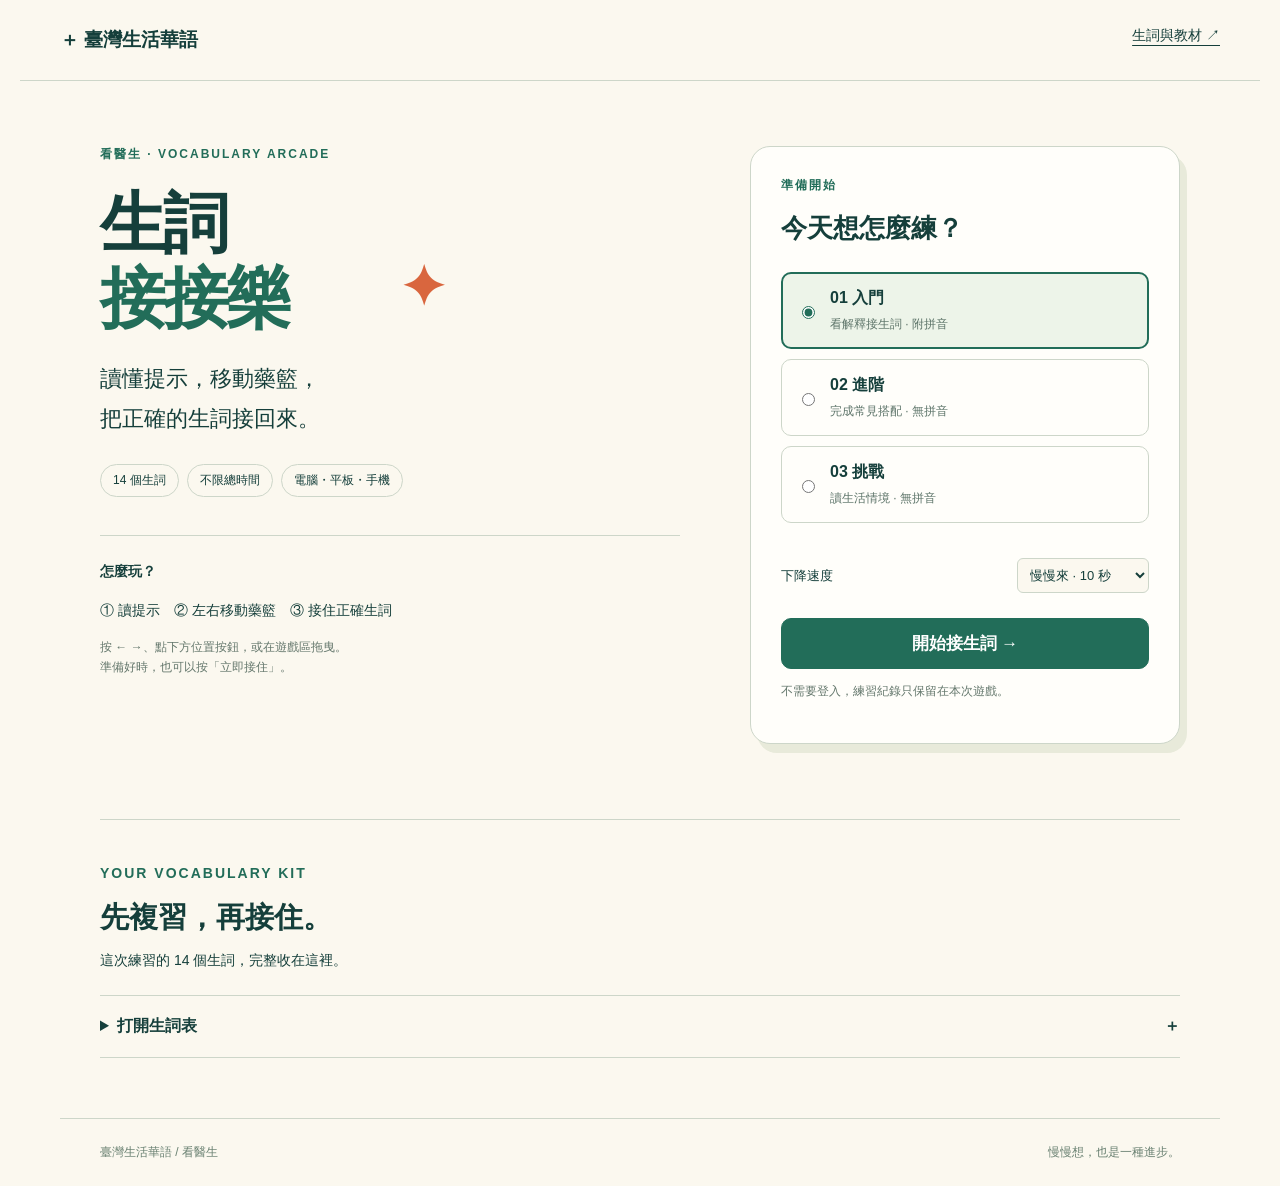
==== games/catch/index.html @ e98135f0 "Add medical vocabulary catch game with three learning modes and source materials" ====
<!doctype html>
<html lang="zh-Hant">
<head><meta charset="utf-8"><meta name="viewport" content="width=device-width,initial-scale=1"><meta name="theme-color" content="#164f4a"><title>生詞接接樂｜臺灣生活華語</title><link rel="icon" href="../../favicon.svg"><link rel="stylesheet" href="style.css"><script src="game.js" defer></script></head>
<body>
<header><a class="brand" href="../../">＋ 臺灣生活華語</a><a href="#materials">生詞與教材 ↗</a></header>
<main>
<section id="setup" class="welcome">
<div class="intro"><p class="eyebrow">看醫生 · VOCABULARY ARCADE</p><h1>生詞<span>接接樂</span><i aria-hidden="true">✦</i></h1><p class="lead">讀懂提示，移動藥籃，<br>把正確的生詞接回來。</p><div class="tags"><span>14 個生詞</span><span>不限總時間</span><span>電腦・平板・手機</span></div><div class="how"><b>怎麼玩？</b><p>① 讀提示　② 左右移動藥籃　③ 接住正確生詞</p><p class="muted">按 ← →、點下方位置按鈕，或在遊戲區拖曳。<br>準備好時，也可以按「立即接住」。</p></div></div>
<div class="setup-card"><p class="eyebrow">準備開始</p><h2>今天想怎麼練？</h2><fieldset id="modes"><legend>選擇難度</legend><label><input type="radio" name="mode" value="meaning" checked><span><b>01 入門</b><small>看解釋接生詞 · 附拼音</small></span></label><label><input type="radio" name="mode" value="phrase"><span><b>02 進階</b><small>完成常見搭配 · 無拼音</small></span></label><label><input type="radio" name="mode" value="scene"><span><b>03 挑戰</b><small>讀生活情境 · 無拼音</small></span></label></fieldset><label class="speed">下降速度 <select id="speed"><option value="10">慢慢來 · 10 秒</option><option value="7">標準 · 7 秒</option><option value="14">多想一下 · 14 秒</option></select></label><button id="start" class="primary" disabled>載入生詞中…</button><p id="load-status" class="muted" role="status">不需要登入，練習紀錄只保留在本次遊戲。</p></div>
</section>
<section id="play" hidden>
<div class="game-top"><a href="#" id="home">← 重新選擇</a><span id="mode-label"></span><button id="pause" class="small">暫停 ⏸</button></div>
<div class="stats"><span>進度 <b id="progress">1 / 14</b></span><span>答對 <b id="correct">0</b></span><span>分數 <b id="score">0</b></span></div>
<div class="prompt"><p id="prompt-kind" class="eyebrow"></p><h2 id="question"></h2><span id="retry-tag" hidden>再練習一次</span></div>
<div id="arena" aria-label="生詞掉落區，拖曳移動藥籃"><div class="lane-guide" aria-hidden="true"><span>01</span><span>02</span><span>03</span></div><div id="cards"></div><div class="catch-line" aria-hidden="true"></div><div id="basket" aria-label="藥籃在中間"><div class="basket-handle"></div><div class="basket-body">＋<small>生詞藥籃</small></div></div><div id="pause-overlay" hidden><b>休息一下</b><span>按「繼續遊戲」再出發</span></div></div>
<div class="controls" aria-label="選擇藥籃位置"><button data-lane="0">← 左邊 <kbd>1</kbd></button><button data-lane="1" aria-pressed="true">中間 <kbd>2</kbd></button><button data-lane="2">右邊 → <kbd>3</kbd></button></div><button id="catch-now" class="primary catch-button">立即接住 ↓</button>
<p class="hint">用 ← → 或 1、2、3 移動 · 空白鍵接住 · P 暫停</p>
<div id="feedback" class="feedback" hidden aria-live="polite"><p id="feedback-title" class="eyebrow"></p><h2 id="answer-word"></h2><p id="answer-meaning"></p><p id="answer-phrase"></p><button id="next" class="primary">下一題 →</button></div>
</section>
<section id="results" class="results" hidden><p class="eyebrow">練習完成 · WELL DONE</p><h1>今天又多會了一點。</h1><div id="result-score"></div><p id="result-description"></p><h2 id="review-heading"></h2><div id="review-list"></div><div class="result-actions"><button id="review" class="primary">只練錯題</button><button id="again">再玩 14 題</button><button id="choose">選擇其他難度</button></div></section>
<section id="materials" class="materials"><div><p class="eyebrow">YOUR VOCABULARY KIT</p><h2>先複習，再接住。</h2><p>這次練習的 14 個生詞，完整收在這裡。</p></div><details><summary>打開生詞表 <span>＋</span></summary><div class="table-scroll"><table><thead><tr><th>生詞</th><th>拼音</th><th>解釋</th><th>常見搭配</th></tr></thead><tbody id="vocab-table"></tbody></table></div><p class="resource-links"><a href="resources/vocabulary.csv" download>下載生詞表 CSV</a><a href="resources/vocabulary-reference.png" target="_blank" rel="noopener">原始教材圖片 ↗</a><a href="https://github.com/ij-teacher/medical-chinese-taiwan-site/tree/main/games/catch" target="_blank" rel="noopener">GitHub 程式與教材 ↗</a></p></details></section>
</main><footer><span>臺灣生活華語 / 看醫生</span><span>慢慢想，也是一種進步。</span></footer>
</body></html>
---- games/catch/style.css ----
:root{--ink:#153f3b;--green:#226d59;--paper:#fbf8ef;--mint:#e5eee5;--orange:#d9663e;--line:#cdd6c9}*{box-sizing:border-box}body{margin:0;background:var(--paper);color:var(--ink);font-family:Arial,"Microsoft JhengHei",sans-serif}button,a,input,select{touch-action:manipulation}a{color:inherit;text-underline-offset:5px}button,select{font:inherit}button{cursor:pointer;border:1px solid var(--line);background:transparent;color:var(--ink);padding:13px 20px;border-radius:10px;font-weight:700}button:hover{background:var(--mint)}button:disabled{opacity:.5;cursor:wait}button:focus-visible,a:focus-visible,summary:focus-visible{outline:3px solid var(--orange);outline-offset:4px}[hidden]{display:none!important}header{max-width:1240px;margin:auto;padding:27px 40px;display:flex;justify-content:space-between;border-bottom:1px solid var(--line);font-size:14px}.brand{font-size:19px;font-weight:700;text-decoration:none}main{max-width:1160px;margin:auto;padding:0 40px}.welcome{display:grid;grid-template-columns:1fr 430px;gap:70px;padding:65px 0 75px}.eyebrow{font-size:12px;letter-spacing:2px;font-weight:700;color:var(--green);margin:0 0 17px}h1{font-size:66px;letter-spacing:-3px;line-height:1.14;margin:23px 0}h1 span{display:block;color:var(--green)}h1 i{font-style:normal;font-size:55px;color:var(--orange);position:absolute;transform:translate(300px,-80px)}.lead{font-size:22px;line-height:1.8}.tags{display:flex;flex-wrap:wrap;gap:8px;margin:25px 0}.tags span{border:1px solid var(--line);border-radius:30px;padding:7px 12px;font-size:12px}.how{margin-top:38px;border-top:1px solid var(--line);padding-top:23px;font-size:14px;line-height:1.8}.muted{font-size:12px;color:#64776c;line-height:1.7}.setup-card{background:#fffefa;border:1px solid var(--line);border-radius:20px;padding:30px;box-shadow:7px 9px 0 #e8eada}.setup-card h2{font-size:26px;margin:15px 0 26px}fieldset{border:0;padding:0;margin:0}legend{position:absolute;width:1px;height:1px;overflow:hidden}fieldset label{display:flex;align-items:center;gap:12px;padding:15px;border:1px solid var(--line);border-radius:10px;margin-bottom:10px;cursor:pointer}fieldset label:has(input:checked){border:2px solid var(--green);background:#edf4e9;padding:14px}input{accent-color:var(--green)}fieldset b,fieldset small{display:block}fieldset small{font-size:12px;margin-top:7px;color:#5d7469}.speed{display:flex;justify-content:space-between;align-items:center;font-size:13px;margin:25px 0}select{max-width:190px;padding:8px;background:var(--paper);border:1px solid var(--line);border-radius:6px;color:var(--ink)}.primary{background:var(--green);color:white;border-color:var(--green)}.primary:hover{background:#184e40}.setup-card>.primary{width:100%;font-size:17px}#play{max-width:800px;margin:30px auto 70px;position:relative}.game-top{display:flex;align-items:center;justify-content:space-between;font-size:13px}.small{padding:9px 12px}.stats{display:flex;justify-content:space-between;margin:22px 0;background:var(--mint);padding:15px 22px;border-radius:10px;font-size:13px}.stats b{font-size:19px;margin-left:9px}.prompt{text-align:center;min-height:140px;padding:10px 15px}.prompt h2{font-size:25px;line-height:1.5;margin:0 0 12px}.prompt .eyebrow{margin-bottom:10px}#retry-tag{font-size:12px;background:#f7e1c3;padding:5px 10px;border-radius:20px}#arena{height:320px;background:#edf1e8;border:1px solid var(--line);border-radius:17px;position:relative;overflow:hidden;touch-action:none;background-image:radial-gradient(#c7d5c5 .8px,transparent .8px);background-size:19px 19px}.lane-guide{position:absolute;inset:0;display:flex;pointer-events:none}.lane-guide span{width:33.333%;border-right:1px dashed #c5d0c0;text-align:center;padding-top:12px;font-size:11px;letter-spacing:3px;color:#7c9381}.lane-guide span:last-child{border:0}.word-card{position:absolute;top:0;width:29%;margin-left:2.166%;min-height:69px;padding:12px 3px;text-align:center;background:#fffdf5;border:1px solid #c6d2bd;border-bottom:4px solid #c6d2bd;border-radius:10px;will-change:transform}.word-card b{font-size:25px;display:block}.word-card small{display:block;font:14px Arial,sans-serif;margin-top:5px;color:#657e66}.catch-line{position:absolute;left:0;right:0;bottom:81px;border-bottom:2px dashed #9cb694}#basket{position:absolute;width:28%;left:36%;bottom:14px;transition:left .13s;pointer-events:none}.basket-handle{width:52%;height:17px;border:3px solid var(--green);border-bottom:0;border-radius:18px 18px 0 0;margin:auto}.basket-body{background:var(--green);color:#fff;border-radius:4px 4px 18px 18px;padding:0 0 9px;text-align:center;font-size:26px;border-bottom:5px solid #134d3c}.basket-body small{display:block;font-size:10px;letter-spacing:3px}.controls{display:grid;grid-template-columns:repeat(3,1fr);gap:10px;margin-top:12px}.controls button[aria-pressed=true]{background:var(--mint);border-color:var(--green);box-shadow:inset 0 0 0 1px var(--green)}kbd{font-size:10px;font-weight:400;opacity:.6;margin-left:10px}.catch-button{display:block;margin:16px auto 0;min-width:210px}.hint{text-align:center;font-size:12px;color:#667c70}#pause-overlay{position:absolute;inset:0;background:#edf1e8eb;display:flex;align-items:center;justify-content:center;flex-direction:column;gap:15px}#pause-overlay b{font-size:35px}#pause-overlay span{font-size:14px}.feedback{position:fixed;z-index:10;top:50%;left:50%;transform:translate(-50%,-50%);width:min(90vw,480px);background:var(--paper);padding:35px;text-align:center;border:2px solid var(--green);border-radius:20px;box-shadow:0 0 0 100vmax #123d3670}.feedback h2{font-size:30px;margin:14px}.feedback .pinyin{display:block;font:17px Arial,sans-serif;margin-top:9px}.feedback p{line-height:1.6}.feedback button{margin-top:15px;min-width:190px}.results{padding:65px 0;max-width:800px;margin:auto}.results h1{font-size:40px;letter-spacing:-1px}#result-score{font-size:60px;font-weight:bold;color:var(--green);margin:30px 0 10px}#result-score small{font-size:18px}.result-actions{display:flex;flex-wrap:wrap;gap:10px;margin-top:30px}#review-list{display:grid;grid-template-columns:repeat(2,1fr);gap:10px}.review-word{padding:16px;border:1px solid var(--line);border-radius:10px}.review-word b{font-size:20px}.review-word span{font:14px Arial,sans-serif;margin-left:10px}.review-word p{font-size:13px;margin:9px 0 0}.materials{border-top:1px solid var(--line);padding:45px 0 60px}.materials h2{font-size:29px;margin:10px 0}.materials p{font-size:14px}.materials details{margin-top:25px;border-top:1px solid var(--line);border-bottom:1px solid var(--line)}summary{cursor:pointer;padding:20px 0;font-weight:bold}summary span{float:right}.table-scroll{overflow-x:auto}table{border-collapse:collapse;width:100%;font-size:14px;min-width:650px}th,td{text-align:left;padding:15px 10px;border-bottom:1px solid var(--line);line-height:1.6}th{background:var(--mint)}td:nth-child(2){font-family:Arial,sans-serif}.resource-links{display:flex;gap:20px;flex-wrap:wrap;padding-bottom:15px}footer{max-width:1160px;margin:auto;padding:25px 40px;display:flex;justify-content:space-between;border-top:1px solid var(--line);font-size:12px;color:#698071}@media(max-width:850px){.welcome{grid-template-columns:1fr 360px;gap:30px}h1{font-size:52px}h1 i{transform:translate(230px,-65px)}main{padding:0 24px}.setup-card{padding:24px}}@media(max-width:650px){header{padding:20px}.brand{font-size:16px}header>a:last-child{font-size:12px}main{padding:0 18px}.welcome{display:block;padding-top:32px}.intro{padding:0 7px}h1{font-size:54px}h1 span{display:inline}h1 i{display:none}.lead{font-size:19px}.how{margin-top:24px;margin-bottom:30px}.setup-card{padding:25px}.tags{margin:18px 0}#arena{height:290px}.prompt h2{font-size:21px}.prompt{min-height:140px}.word-card b{font-size:22px}.word-card small{font-size:12px}.stats{padding:13px}.stats b{font-size:17px;margin-left:5px}kbd{display:none}.controls button{padding:12px 4px}.hint{font-size:10px}.results h1{font-size:31px}#review-list{grid-template-columns:1fr}footer{padding:22px 18px;font-size:10px}.game-top{font-size:12px}}
@media(prefers-reduced-motion:reduce){#basket{transition:none}}
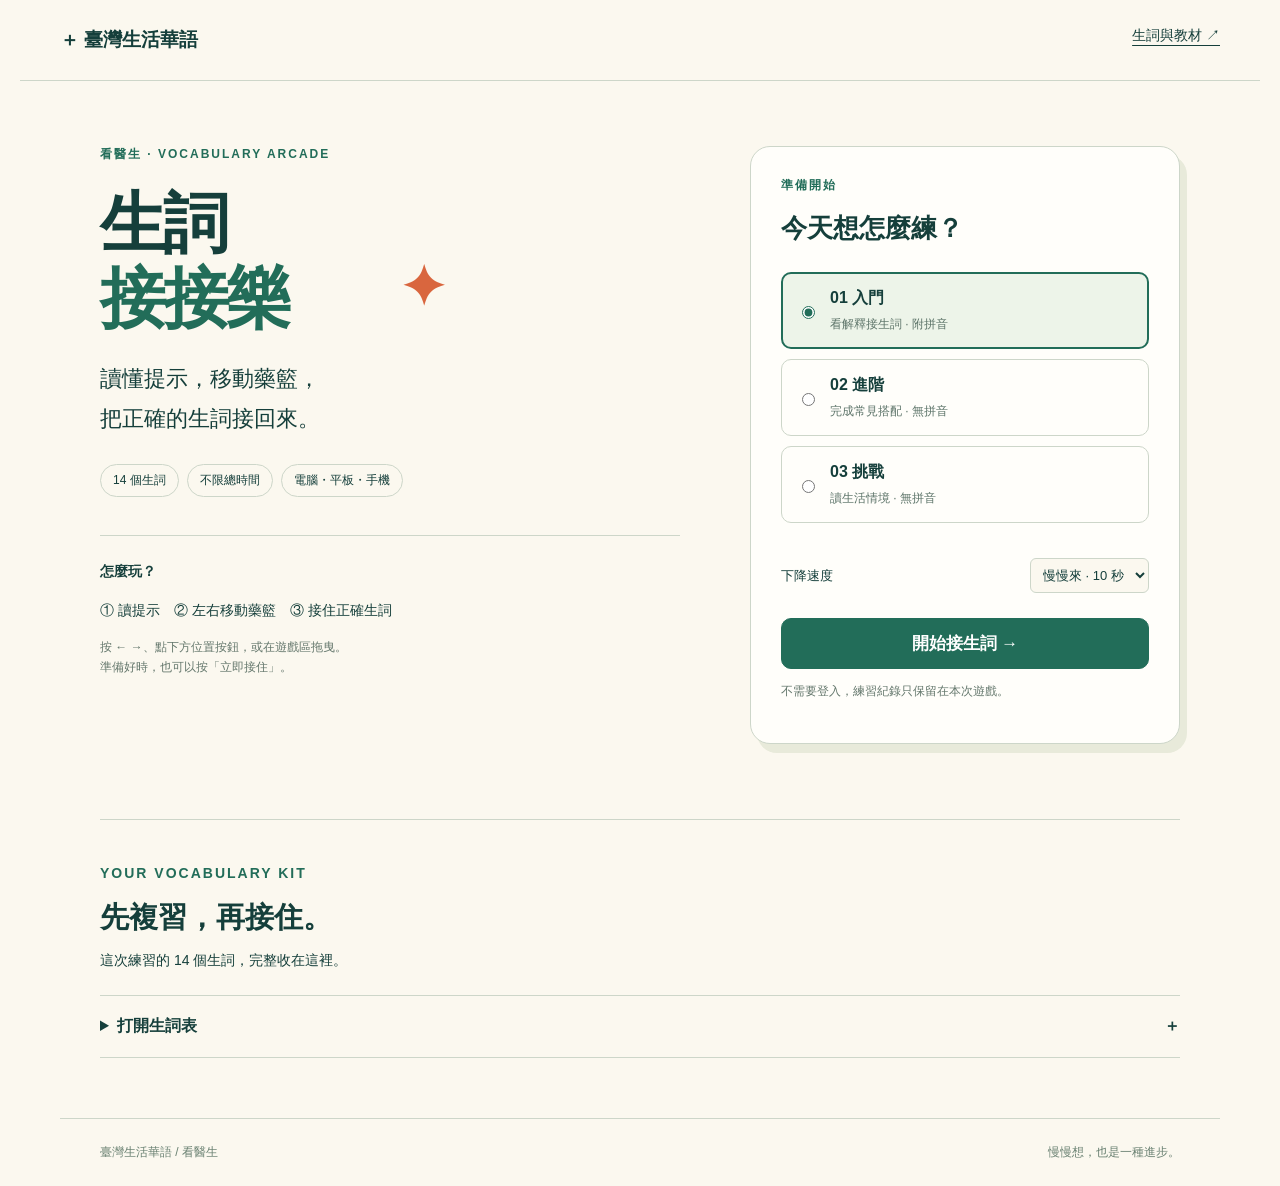
==== commit 97749eb4: "Set catch game speed options to six and ten seconds" ====
--- a/games/catch/index.html
+++ b/games/catch/index.html
@@ -6,7 +6,7 @@
 <main>
 <section id="setup" class="welcome">
 <div class="intro"><p class="eyebrow">看醫生 · VOCABULARY ARCADE</p><h1>生詞<span>接接樂</span><i aria-hidden="true">✦</i></h1><p class="lead">讀懂提示，移動藥籃，<br>把正確的生詞接回來。</p><div class="tags"><span>14 個生詞</span><span>不限總時間</span><span>電腦・平板・手機</span></div><div class="how"><b>怎麼玩？</b><p>① 讀提示　② 左右移動藥籃　③ 接住正確生詞</p><p class="muted">按 ← →、點下方位置按鈕，或在遊戲區拖曳。<br>準備好時，也可以按「立即接住」。</p></div></div>
-<div class="setup-card"><p class="eyebrow">準備開始</p><h2>今天想怎麼練？</h2><fieldset id="modes"><legend>選擇難度</legend><label><input type="radio" name="mode" value="meaning" checked><span><b>01 入門</b><small>看解釋接生詞 · 附拼音</small></span></label><label><input type="radio" name="mode" value="phrase"><span><b>02 進階</b><small>完成常見搭配 · 無拼音</small></span></label><label><input type="radio" name="mode" value="scene"><span><b>03 挑戰</b><small>讀生活情境 · 無拼音</small></span></label></fieldset><label class="speed">下降速度 <select id="speed"><option value="10">慢慢來 · 10 秒</option><option value="7">標準 · 7 秒</option><option value="14">多想一下 · 14 秒</option></select></label><button id="start" class="primary" disabled>載入生詞中…</button><p id="load-status" class="muted" role="status">不需要登入，練習紀錄只保留在本次遊戲。</p></div>
+<div class="setup-card"><p class="eyebrow">準備開始</p><h2>今天想怎麼練？</h2><fieldset id="modes"><legend>選擇難度</legend><label><input type="radio" name="mode" value="meaning" checked><span><b>01 入門</b><small>看解釋接生詞 · 附拼音</small></span></label><label><input type="radio" name="mode" value="phrase"><span><b>02 進階</b><small>完成常見搭配 · 無拼音</small></span></label><label><input type="radio" name="mode" value="scene"><span><b>03 挑戰</b><small>讀生活情境 · 無拼音</small></span></label></fieldset><label class="speed">下降速度 <select id="speed"><option value="10">慢慢來 · 10 秒</option><option value="6">標準 · 6 秒</option></select></label><button id="start" class="primary" disabled>載入生詞中…</button><p id="load-status" class="muted" role="status">不需要登入，練習紀錄只保留在本次遊戲。</p></div>
 </section>
 <section id="play" hidden>
 <div class="game-top"><a href="#" id="home">← 重新選擇</a><span id="mode-label"></span><button id="pause" class="small">暫停 ⏸</button></div>
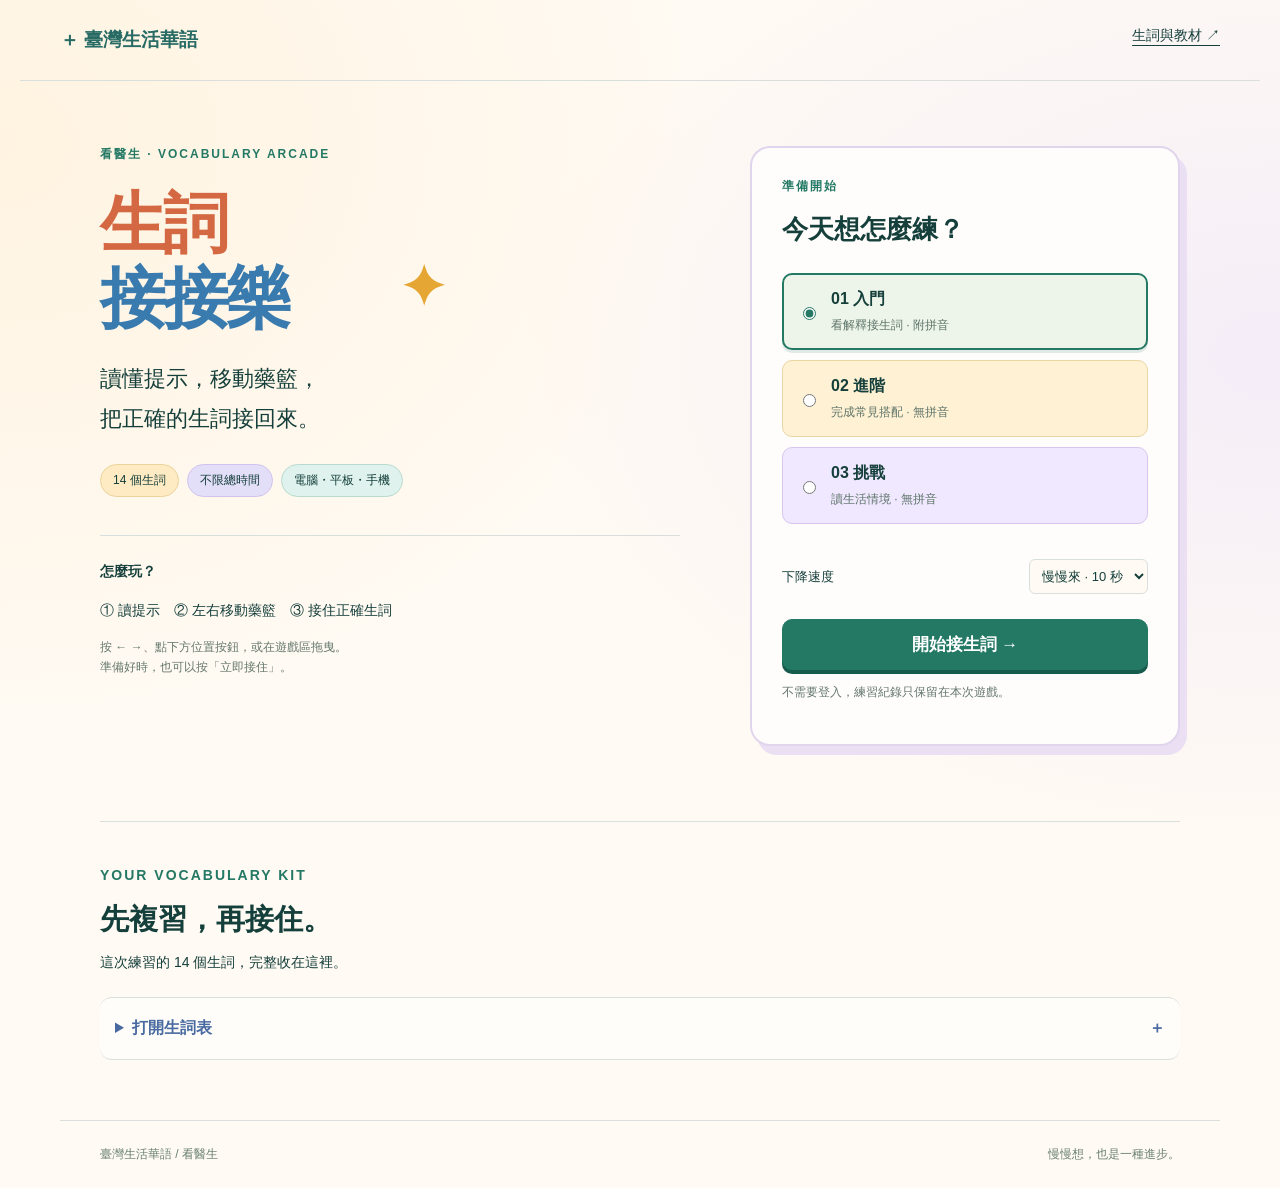
==== commit bfc79a0e: "Add playful pastel cards and cheerful basket to vocabulary game" ====
--- a/games/catch/index.html
+++ b/games/catch/index.html
@@ -1,6 +1,6 @@
 <!doctype html>
 <html lang="zh-Hant">
-<head><meta charset="utf-8"><meta name="viewport" content="width=device-width,initial-scale=1"><meta name="theme-color" content="#164f4a"><title>生詞接接樂｜臺灣生活華語</title><link rel="icon" href="../../favicon.svg"><link rel="stylesheet" href="style.css"><script src="game.js" defer></script></head>
+<head><meta charset="utf-8"><meta name="viewport" content="width=device-width,initial-scale=1"><meta name="theme-color" content="#164f4a"><title>生詞接接樂｜臺灣生活華語</title><link rel="icon" href="../../favicon.svg"><link rel="stylesheet" href="style.css?v=2"><script src="game.js?v=2" defer></script></head>
 <body>
 <header><a class="brand" href="../../">＋ 臺灣生活華語</a><a href="#materials">生詞與教材 ↗</a></header>
 <main>
--- a/games/catch/style.css
+++ b/games/catch/style.css
@@ -1,3 +1,24 @@
 
 :root{--ink:#153f3b;--green:#226d59;--paper:#fbf8ef;--mint:#e5eee5;--orange:#d9663e;--line:#cdd6c9}*{box-sizing:border-box}body{margin:0;background:var(--paper);color:var(--ink);font-family:Arial,"Microsoft JhengHei",sans-serif}button,a,input,select{touch-action:manipulation}a{color:inherit;text-underline-offset:5px}button,select{font:inherit}button{cursor:pointer;border:1px solid var(--line);background:transparent;color:var(--ink);padding:13px 20px;border-radius:10px;font-weight:700}button:hover{background:var(--mint)}button:disabled{opacity:.5;cursor:wait}button:focus-visible,a:focus-visible,summary:focus-visible{outline:3px solid var(--orange);outline-offset:4px}[hidden]{display:none!important}header{max-width:1240px;margin:auto;padding:27px 40px;display:flex;justify-content:space-between;border-bottom:1px solid var(--line);font-size:14px}.brand{font-size:19px;font-weight:700;text-decoration:none}main{max-width:1160px;margin:auto;padding:0 40px}.welcome{display:grid;grid-template-columns:1fr 430px;gap:70px;padding:65px 0 75px}.eyebrow{font-size:12px;letter-spacing:2px;font-weight:700;color:var(--green);margin:0 0 17px}h1{font-size:66px;letter-spacing:-3px;line-height:1.14;margin:23px 0}h1 span{display:block;color:var(--green)}h1 i{font-style:normal;font-size:55px;color:var(--orange);position:absolute;transform:translate(300px,-80px)}.lead{font-size:22px;line-height:1.8}.tags{display:flex;flex-wrap:wrap;gap:8px;margin:25px 0}.tags span{border:1px solid var(--line);border-radius:30px;padding:7px 12px;font-size:12px}.how{margin-top:38px;border-top:1px solid var(--line);padding-top:23px;font-size:14px;line-height:1.8}.muted{font-size:12px;color:#64776c;line-height:1.7}.setup-card{background:#fffefa;border:1px solid var(--line);border-radius:20px;padding:30px;box-shadow:7px 9px 0 #e8eada}.setup-card h2{font-size:26px;margin:15px 0 26px}fieldset{border:0;padding:0;margin:0}legend{position:absolute;width:1px;height:1px;overflow:hidden}fieldset label{display:flex;align-items:center;gap:12px;padding:15px;border:1px solid var(--line);border-radius:10px;margin-bottom:10px;cursor:pointer}fieldset label:has(input:checked){border:2px solid var(--green);background:#edf4e9;padding:14px}input{accent-color:var(--green)}fieldset b,fieldset small{display:block}fieldset small{font-size:12px;margin-top:7px;color:#5d7469}.speed{display:flex;justify-content:space-between;align-items:center;font-size:13px;margin:25px 0}select{max-width:190px;padding:8px;background:var(--paper);border:1px solid var(--line);border-radius:6px;color:var(--ink)}.primary{background:var(--green);color:white;border-color:var(--green)}.primary:hover{background:#184e40}.setup-card>.primary{width:100%;font-size:17px}#play{max-width:800px;margin:30px auto 70px;position:relative}.game-top{display:flex;align-items:center;justify-content:space-between;font-size:13px}.small{padding:9px 12px}.stats{display:flex;justify-content:space-between;margin:22px 0;background:var(--mint);padding:15px 22px;border-radius:10px;font-size:13px}.stats b{font-size:19px;margin-left:9px}.prompt{text-align:center;min-height:140px;padding:10px 15px}.prompt h2{font-size:25px;line-height:1.5;margin:0 0 12px}.prompt .eyebrow{margin-bottom:10px}#retry-tag{font-size:12px;background:#f7e1c3;padding:5px 10px;border-radius:20px}#arena{height:320px;background:#edf1e8;border:1px solid var(--line);border-radius:17px;position:relative;overflow:hidden;touch-action:none;background-image:radial-gradient(#c7d5c5 .8px,transparent .8px);background-size:19px 19px}.lane-guide{position:absolute;inset:0;display:flex;pointer-events:none}.lane-guide span{width:33.333%;border-right:1px dashed #c5d0c0;text-align:center;padding-top:12px;font-size:11px;letter-spacing:3px;color:#7c9381}.lane-guide span:last-child{border:0}.word-card{position:absolute;top:0;width:29%;margin-left:2.166%;min-height:69px;padding:12px 3px;text-align:center;background:#fffdf5;border:1px solid #c6d2bd;border-bottom:4px solid #c6d2bd;border-radius:10px;will-change:transform}.word-card b{font-size:25px;display:block}.word-card small{display:block;font:14px Arial,sans-serif;margin-top:5px;color:#657e66}.catch-line{position:absolute;left:0;right:0;bottom:81px;border-bottom:2px dashed #9cb694}#basket{position:absolute;width:28%;left:36%;bottom:14px;transition:left .13s;pointer-events:none}.basket-handle{width:52%;height:17px;border:3px solid var(--green);border-bottom:0;border-radius:18px 18px 0 0;margin:auto}.basket-body{background:var(--green);color:#fff;border-radius:4px 4px 18px 18px;padding:0 0 9px;text-align:center;font-size:26px;border-bottom:5px solid #134d3c}.basket-body small{display:block;font-size:10px;letter-spacing:3px}.controls{display:grid;grid-template-columns:repeat(3,1fr);gap:10px;margin-top:12px}.controls button[aria-pressed=true]{background:var(--mint);border-color:var(--green);box-shadow:inset 0 0 0 1px var(--green)}kbd{font-size:10px;font-weight:400;opacity:.6;margin-left:10px}.catch-button{display:block;margin:16px auto 0;min-width:210px}.hint{text-align:center;font-size:12px;color:#667c70}#pause-overlay{position:absolute;inset:0;background:#edf1e8eb;display:flex;align-items:center;justify-content:center;flex-direction:column;gap:15px}#pause-overlay b{font-size:35px}#pause-overlay span{font-size:14px}.feedback{position:fixed;z-index:10;top:50%;left:50%;transform:translate(-50%,-50%);width:min(90vw,480px);background:var(--paper);padding:35px;text-align:center;border:2px solid var(--green);border-radius:20px;box-shadow:0 0 0 100vmax #123d3670}.feedback h2{font-size:30px;margin:14px}.feedback .pinyin{display:block;font:17px Arial,sans-serif;margin-top:9px}.feedback p{line-height:1.6}.feedback button{margin-top:15px;min-width:190px}.results{padding:65px 0;max-width:800px;margin:auto}.results h1{font-size:40px;letter-spacing:-1px}#result-score{font-size:60px;font-weight:bold;color:var(--green);margin:30px 0 10px}#result-score small{font-size:18px}.result-actions{display:flex;flex-wrap:wrap;gap:10px;margin-top:30px}#review-list{display:grid;grid-template-columns:repeat(2,1fr);gap:10px}.review-word{padding:16px;border:1px solid var(--line);border-radius:10px}.review-word b{font-size:20px}.review-word span{font:14px Arial,sans-serif;margin-left:10px}.review-word p{font-size:13px;margin:9px 0 0}.materials{border-top:1px solid var(--line);padding:45px 0 60px}.materials h2{font-size:29px;margin:10px 0}.materials p{font-size:14px}.materials details{margin-top:25px;border-top:1px solid var(--line);border-bottom:1px solid var(--line)}summary{cursor:pointer;padding:20px 0;font-weight:bold}summary span{float:right}.table-scroll{overflow-x:auto}table{border-collapse:collapse;width:100%;font-size:14px;min-width:650px}th,td{text-align:left;padding:15px 10px;border-bottom:1px solid var(--line);line-height:1.6}th{background:var(--mint)}td:nth-child(2){font-family:Arial,sans-serif}.resource-links{display:flex;gap:20px;flex-wrap:wrap;padding-bottom:15px}footer{max-width:1160px;margin:auto;padding:25px 40px;display:flex;justify-content:space-between;border-top:1px solid var(--line);font-size:12px;color:#698071}@media(max-width:850px){.welcome{grid-template-columns:1fr 360px;gap:30px}h1{font-size:52px}h1 i{transform:translate(230px,-65px)}main{padding:0 24px}.setup-card{padding:24px}}@media(max-width:650px){header{padding:20px}.brand{font-size:16px}header>a:last-child{font-size:12px}main{padding:0 18px}.welcome{display:block;padding-top:32px}.intro{padding:0 7px}h1{font-size:54px}h1 span{display:inline}h1 i{display:none}.lead{font-size:19px}.how{margin-top:24px;margin-bottom:30px}.setup-card{padding:25px}.tags{margin:18px 0}#arena{height:290px}.prompt h2{font-size:21px}.prompt{min-height:140px}.word-card b{font-size:22px}.word-card small{font-size:12px}.stats{padding:13px}.stats b{font-size:17px;margin-left:5px}kbd{display:none}.controls button{padding:12px 4px}.hint{font-size:10px}.results h1{font-size:31px}#review-list{grid-template-columns:1fr}footer{padding:22px 18px;font-size:10px}.game-top{font-size:12px}}
 @media(prefers-reduced-motion:reduce){#basket{transition:none}}
+
+/* A cheerful classroom palette, with dark text on every pastel surface. */
+:root{--paper:#fffaf3;--mint:#e0f4eb;--line:#d9dfdc;--green:#247965;--orange:#e67b50}
+body{background:radial-gradient(ellipse at 0 12%,#ffedce80,transparent 40%),radial-gradient(ellipse at 100% 30%,#e7ddff70,transparent 42%),var(--paper)}
+.brand{color:#286b65}.intro h1{color:#d36842}.intro h1 span{color:#397bae}.intro h1 i{color:#e6a633}
+.tags span:nth-child(1){background:#ffebc3;border-color:#ebd39c}.tags span:nth-child(2){background:#e4dff9;border-color:#d0c3ee}.tags span:nth-child(3){background:#dff2ed;border-color:#b9dace}
+.setup-card{border:2px solid #e1d5ed;box-shadow:7px 9px 0 #eadff3;background:#fffdfb}
+fieldset label:nth-of-type(1){background:#eaf7ed;border-color:#bfdecd}fieldset label:nth-of-type(2){background:#fff1d4;border-color:#ead5a4}fieldset label:nth-of-type(3){background:#f0e8ff;border-color:#d8c6ef}fieldset label:has(input:checked){border-color:#247965;box-shadow:0 3px 0 #24796525}
+.primary{box-shadow:0 4px 0 #165b4c;transition:transform .15s,box-shadow .15s}.primary:active{transform:translateY(3px);box-shadow:0 1px 0 #165b4c}
+.stats{background:#fffdf9;border:1px solid #e6ded2;gap:8px;padding:10px}.stats>span{flex:1;border-radius:8px;padding:10px;text-align:center}.stats>span:nth-child(1){background:#e7f0ff;color:#244f7b}.stats>span:nth-child(2){background:#e3f4e5;color:#235d3b}.stats>span:nth-child(3){background:#fff0c9;color:#775019}
+.prompt{position:relative}.prompt .eyebrow{color:#866093}
+#arena{background-color:#f1f8fc;border:2px solid #bcd9dd;background-image:radial-gradient(#b6d5dd 1px,transparent 1px);border-radius:22px;box-shadow:0 5px 0 #dce8ec}
+.lane-guide span:nth-child(1){background:linear-gradient(#fff0cb65,transparent)}.lane-guide span:nth-child(2){background:linear-gradient(#e8ddff75,transparent)}.lane-guide span:nth-child(3){background:linear-gradient(#d7f1e775,transparent)}
+.word-card{box-shadow:0 5px 8px #345b4910;border-radius:14px}.word-card:nth-child(1){background:#fff0bf;border-color:#e0bd63;color:#684911}.word-card:nth-child(2){background:#eadeff;border-color:#bfa0e3;color:#58397a}.word-card:nth-child(3){background:#d5f2ed;border-color:#82bfaf;color:#205a4a}.word-card small{color:inherit}
+.basket-handle{border-color:#da8246}.basket-body{background:repeating-linear-gradient(90deg,#f2b46a 0,#f2b46a 14px,#edaa5f 14px,#edaa5f 17px);border:2px solid #c87c3c;border-bottom:5px solid #b96f35;color:#563817;position:relative}.basket-body small{letter-spacing:2px;font-weight:bold}.basket-body:before,.basket-body:after{content:'';position:absolute;width:5px;height:5px;top:21px;border-radius:50%;background:#563817}.basket-body:before{left:32%}.basket-body:after{right:32%}
+.controls button:nth-child(1){background:#fff1cf;border-color:#e1c47b;color:#684911}.controls button:nth-child(2){background:#eee4ff;border-color:#cbb4e7;color:#58397a}.controls button:nth-child(3){background:#dcf5ec;border-color:#abd5c6;color:#205a4a}.controls button[aria-pressed=true]{box-shadow:inset 0 0 0 2px currentColor,0 3px 0 #143e4325}
+.feedback{border-color:#c8b0e6;background:#fffdf7;overflow:hidden}.feedback:before{content:'✦  ·  ★  ·  ✦';display:block;color:#db9b25;font-size:25px;letter-spacing:12px;margin:0 0 15px}.feedback[data-correct=true]:before{animation:celebrate .6s ease-out}.feedback[data-correct=false]:before{content:'再試一次，你可以的';font-size:15px;letter-spacing:2px;color:#866093}.feedback h2{color:#286b65}
+.results>h1{color:#4977a0}.review-word:nth-child(3n+1){background:#fff0ce}.review-word:nth-child(3n+2){background:#eee5fb}.review-word:nth-child(3n){background:#dff3eb}.materials summary{color:#496aa0}.materials details{background:#ffffff70;padding:0 15px;border-radius:12px}
+@keyframes celebrate{0%{transform:scale(.5) rotate(-8deg);opacity:0}65%{transform:scale(1.2) rotate(5deg)}100%{transform:scale(1) rotate(0);opacity:1}}
+@media(max-width:650px){.stats{padding:7px;gap:5px}.stats>span{padding:9px 3px;font-size:12px}.stats b{margin-left:3px}}
+@media(prefers-reduced-motion:reduce){.primary{transition:none}.feedback[data-correct=true]:before{animation:none}}
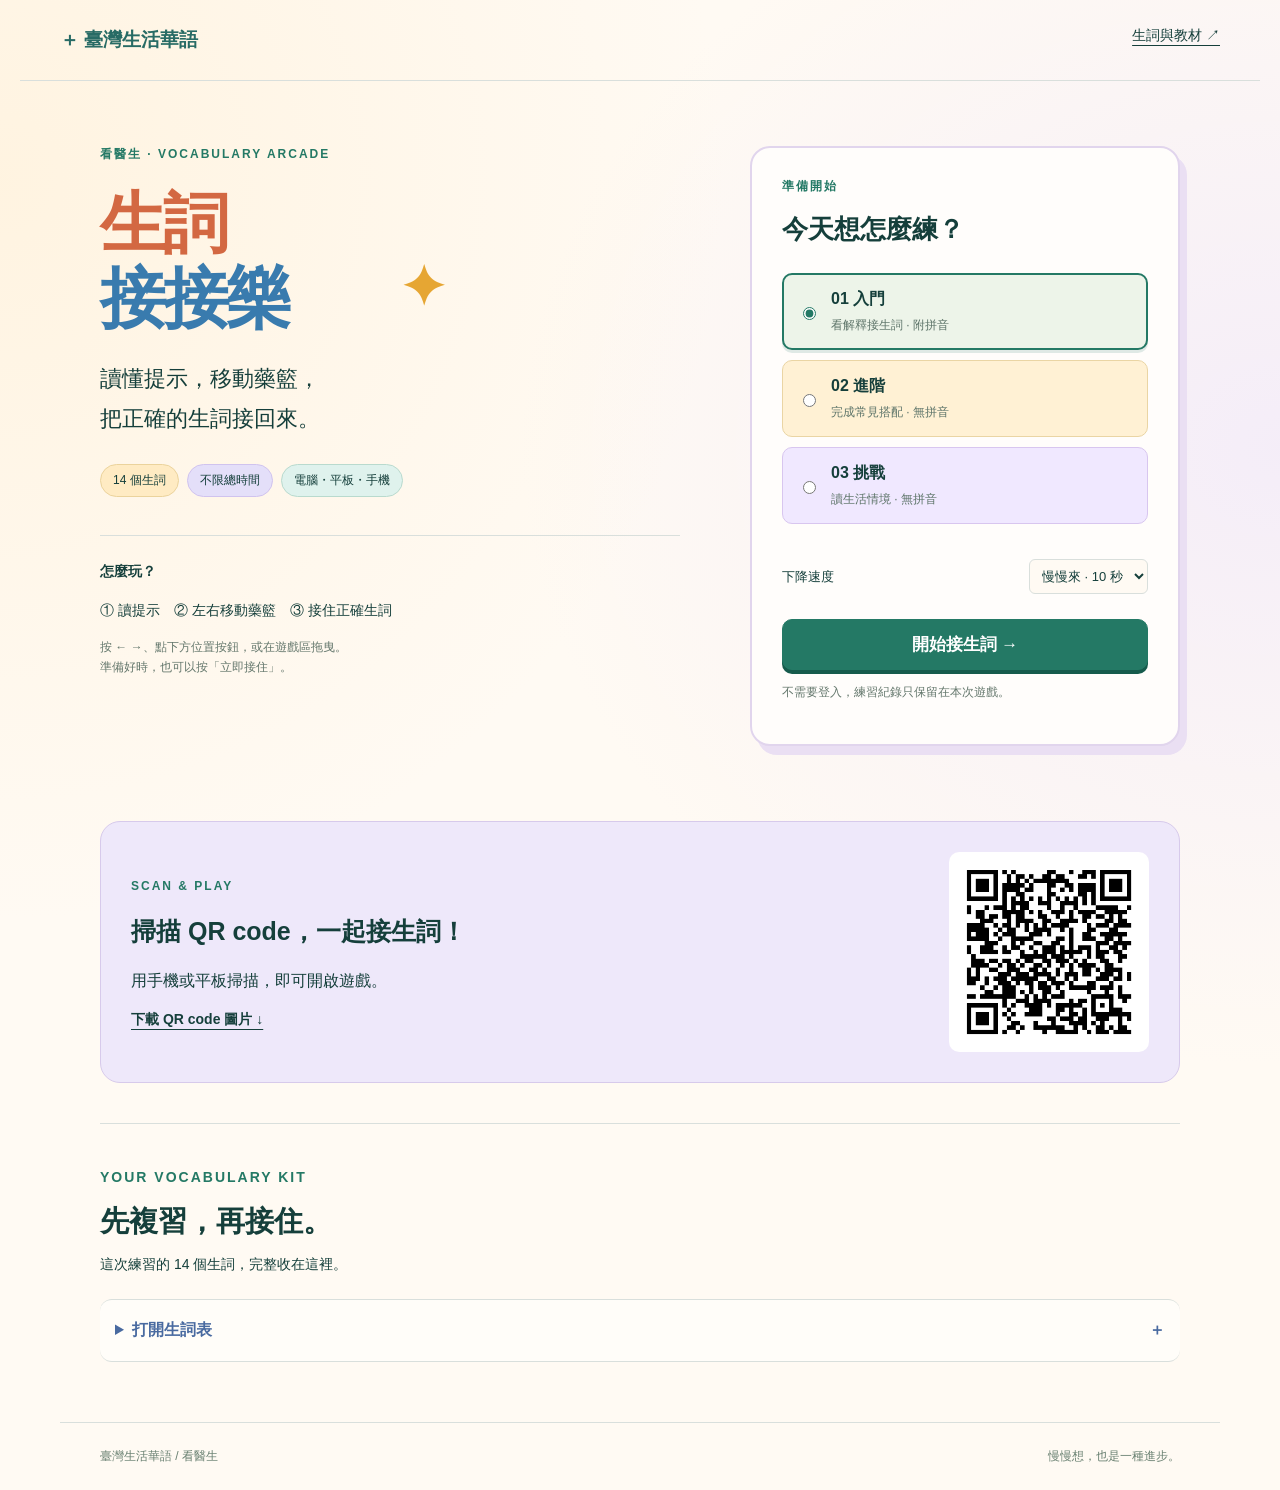
==== commit 3b187cc2: "Display game QR code and download link on homepage" ====
--- a/games/catch/index.html
+++ b/games/catch/index.html
@@ -1,6 +1,6 @@
 <!doctype html>
 <html lang="zh-Hant">
-<head><meta charset="utf-8"><meta name="viewport" content="width=device-width,initial-scale=1"><meta name="theme-color" content="#164f4a"><title>生詞接接樂｜臺灣生活華語</title><link rel="icon" href="../../favicon.svg"><link rel="stylesheet" href="style.css?v=2"><script src="game.js?v=2" defer></script></head>
+<head><meta charset="utf-8"><meta name="viewport" content="width=device-width,initial-scale=1"><meta name="theme-color" content="#164f4a"><title>生詞接接樂｜臺灣生活華語</title><link rel="icon" href="../../favicon.svg"><link rel="stylesheet" href="style.css?v=3"><script src="game.js?v=2" defer></script></head>
 <body>
 <header><a class="brand" href="../../">＋ 臺灣生活華語</a><a href="#materials">生詞與教材 ↗</a></header>
 <main>
@@ -18,6 +18,6 @@
 <div id="feedback" class="feedback" hidden aria-live="polite"><p id="feedback-title" class="eyebrow"></p><h2 id="answer-word"></h2><p id="answer-meaning"></p><p id="answer-phrase"></p><button id="next" class="primary">下一題 →</button></div>
 </section>
 <section id="results" class="results" hidden><p class="eyebrow">練習完成 · WELL DONE</p><h1>今天又多會了一點。</h1><div id="result-score"></div><p id="result-description"></p><h2 id="review-heading"></h2><div id="review-list"></div><div class="result-actions"><button id="review" class="primary">只練錯題</button><button id="again">再玩 14 題</button><button id="choose">選擇其他難度</button></div></section>
-<section id="materials" class="materials"><div><p class="eyebrow">YOUR VOCABULARY KIT</p><h2>先複習，再接住。</h2><p>這次練習的 14 個生詞，完整收在這裡。</p></div><details><summary>打開生詞表 <span>＋</span></summary><div class="table-scroll"><table><thead><tr><th>生詞</th><th>拼音</th><th>解釋</th><th>常見搭配</th></tr></thead><tbody id="vocab-table"></tbody></table></div><p class="resource-links"><a href="resources/vocabulary.csv" download>下載生詞表 CSV</a><a href="resources/vocabulary-reference.png" target="_blank" rel="noopener">原始教材圖片 ↗</a><a href="https://github.com/ij-teacher/medical-chinese-taiwan-site/tree/main/games/catch" target="_blank" rel="noopener">GitHub 程式與教材 ↗</a></p></details></section>
+<section class="game-qr" aria-labelledby="qr-title"><div><p class="eyebrow">SCAN &amp; PLAY</p><h2 id="qr-title">掃描 QR code，一起接生詞！</h2><p>用手機或平板掃描，即可開啟遊戲。</p><a href="resources/game-qr.png" download="生詞接接樂-QR.png">下載 QR code 圖片 ↓</a></div><img src="resources/game-qr.png" width="200" height="200" alt="掃描開啟生詞接接樂遊戲"></section><section id="materials" class="materials"><div><p class="eyebrow">YOUR VOCABULARY KIT</p><h2>先複習，再接住。</h2><p>這次練習的 14 個生詞，完整收在這裡。</p></div><details><summary>打開生詞表 <span>＋</span></summary><div class="table-scroll"><table><thead><tr><th>生詞</th><th>拼音</th><th>解釋</th><th>常見搭配</th></tr></thead><tbody id="vocab-table"></tbody></table></div><p class="resource-links"><a href="resources/vocabulary.csv" download>下載生詞表 CSV</a><a href="resources/vocabulary-reference.png" target="_blank" rel="noopener">原始教材圖片 ↗</a><a href="https://github.com/ij-teacher/medical-chinese-taiwan-site/tree/main/games/catch" target="_blank" rel="noopener">GitHub 程式與教材 ↗</a></p></details></section>
 </main><footer><span>臺灣生活華語 / 看醫生</span><span>慢慢想，也是一種進步。</span></footer>
 </body></html>
--- a/games/catch/style.css
+++ b/games/catch/style.css
@@ -22,3 +22,5 @@
 @keyframes celebrate{0%{transform:scale(.5) rotate(-8deg);opacity:0}65%{transform:scale(1.2) rotate(5deg)}100%{transform:scale(1) rotate(0);opacity:1}}
 @media(max-width:650px){.stats{padding:7px;gap:5px}.stats>span{padding:9px 3px;font-size:12px}.stats b{margin-left:3px}}
 @media(prefers-reduced-motion:reduce){.primary{transition:none}.feedback[data-correct=true]:before{animation:none}}
+
+.game-qr{display:flex;align-items:center;justify-content:space-between;gap:25px;background:#eee8fa;border:1px solid #d7caeb;border-radius:20px;padding:30px;margin:0 0 40px}.game-qr h2{font-size:25px;line-height:1.5;margin:0 0 12px}.game-qr p{line-height:1.7}.game-qr img{width:200px;height:200px;max-width:100%;border-radius:10px;flex-shrink:0}.game-qr a{font-weight:bold;font-size:14px}@media(max-width:650px){.game-qr{flex-direction:column;text-align:center;padding:25px 18px}.game-qr h2{font-size:22px}}
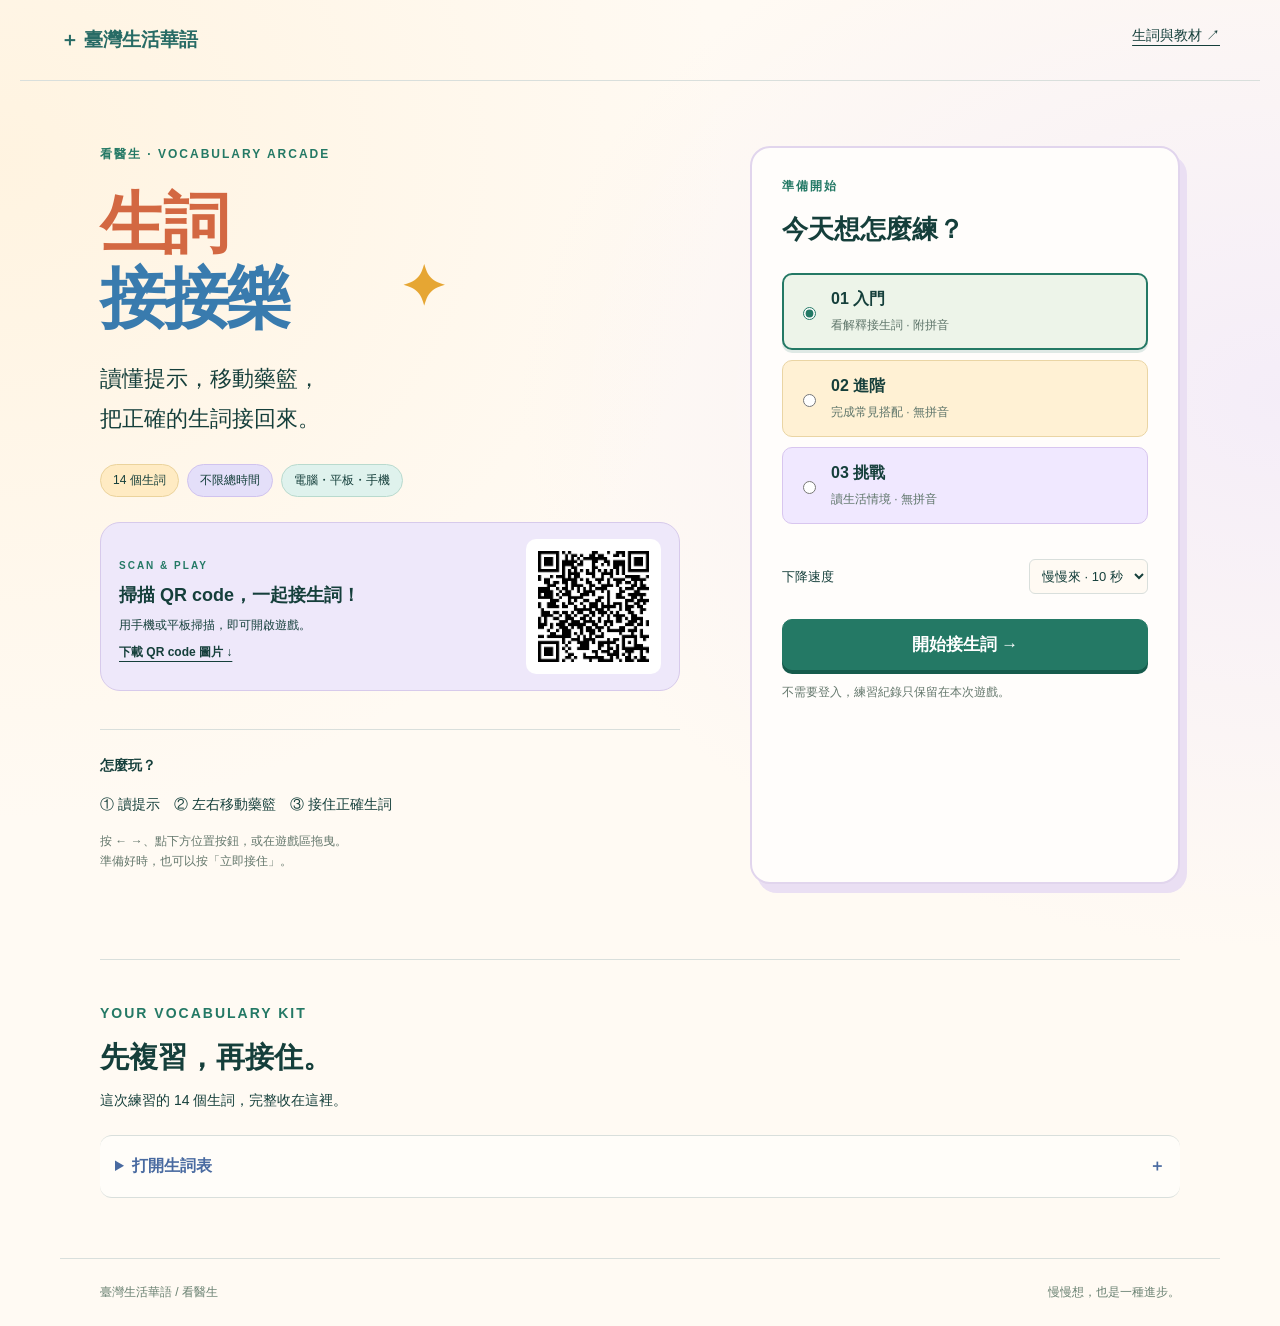
==== commit 5a4aba42: "Move game QR code into homepage introduction" ====
--- a/games/catch/index.html
+++ b/games/catch/index.html
@@ -1,11 +1,11 @@
 <!doctype html>
 <html lang="zh-Hant">
-<head><meta charset="utf-8"><meta name="viewport" content="width=device-width,initial-scale=1"><meta name="theme-color" content="#164f4a"><title>生詞接接樂｜臺灣生活華語</title><link rel="icon" href="../../favicon.svg"><link rel="stylesheet" href="style.css?v=3"><script src="game.js?v=2" defer></script></head>
+<head><meta charset="utf-8"><meta name="viewport" content="width=device-width,initial-scale=1"><meta name="theme-color" content="#164f4a"><title>生詞接接樂｜臺灣生活華語</title><link rel="icon" href="../../favicon.svg"><link rel="stylesheet" href="style.css?v=4"><script src="game.js?v=3" defer></script></head>
 <body>
 <header><a class="brand" href="../../">＋ 臺灣生活華語</a><a href="#materials">生詞與教材 ↗</a></header>
 <main>
 <section id="setup" class="welcome">
-<div class="intro"><p class="eyebrow">看醫生 · VOCABULARY ARCADE</p><h1>生詞<span>接接樂</span><i aria-hidden="true">✦</i></h1><p class="lead">讀懂提示，移動藥籃，<br>把正確的生詞接回來。</p><div class="tags"><span>14 個生詞</span><span>不限總時間</span><span>電腦・平板・手機</span></div><div class="how"><b>怎麼玩？</b><p>① 讀提示　② 左右移動藥籃　③ 接住正確生詞</p><p class="muted">按 ← →、點下方位置按鈕，或在遊戲區拖曳。<br>準備好時，也可以按「立即接住」。</p></div></div>
+<div class="intro"><p class="eyebrow">看醫生 · VOCABULARY ARCADE</p><h1>生詞<span>接接樂</span><i aria-hidden="true">✦</i></h1><p class="lead">讀懂提示，移動藥籃，<br>把正確的生詞接回來。</p><div class="tags"><span>14 個生詞</span><span>不限總時間</span><span>電腦・平板・手機</span></div><section class="game-qr" aria-labelledby="qr-title"><div><p class="eyebrow">SCAN &amp; PLAY</p><h2 id="qr-title">掃描 QR code，一起接生詞！</h2><p>用手機或平板掃描，即可開啟遊戲。</p><a href="resources/game-qr.png" download="生詞接接樂-QR.png">下載 QR code 圖片 ↓</a></div><img src="resources/game-qr.png" width="200" height="200" alt="掃描開啟生詞接接樂遊戲"></section><div class="how"><b>怎麼玩？</b><p>① 讀提示　② 左右移動藥籃　③ 接住正確生詞</p><p class="muted">按 ← →、點下方位置按鈕，或在遊戲區拖曳。<br>準備好時，也可以按「立即接住」。</p></div></div>
 <div class="setup-card"><p class="eyebrow">準備開始</p><h2>今天想怎麼練？</h2><fieldset id="modes"><legend>選擇難度</legend><label><input type="radio" name="mode" value="meaning" checked><span><b>01 入門</b><small>看解釋接生詞 · 附拼音</small></span></label><label><input type="radio" name="mode" value="phrase"><span><b>02 進階</b><small>完成常見搭配 · 無拼音</small></span></label><label><input type="radio" name="mode" value="scene"><span><b>03 挑戰</b><small>讀生活情境 · 無拼音</small></span></label></fieldset><label class="speed">下降速度 <select id="speed"><option value="10">慢慢來 · 10 秒</option><option value="6">標準 · 6 秒</option></select></label><button id="start" class="primary" disabled>載入生詞中…</button><p id="load-status" class="muted" role="status">不需要登入，練習紀錄只保留在本次遊戲。</p></div>
 </section>
 <section id="play" hidden>
@@ -18,6 +18,6 @@
 <div id="feedback" class="feedback" hidden aria-live="polite"><p id="feedback-title" class="eyebrow"></p><h2 id="answer-word"></h2><p id="answer-meaning"></p><p id="answer-phrase"></p><button id="next" class="primary">下一題 →</button></div>
 </section>
 <section id="results" class="results" hidden><p class="eyebrow">練習完成 · WELL DONE</p><h1>今天又多會了一點。</h1><div id="result-score"></div><p id="result-description"></p><h2 id="review-heading"></h2><div id="review-list"></div><div class="result-actions"><button id="review" class="primary">只練錯題</button><button id="again">再玩 14 題</button><button id="choose">選擇其他難度</button></div></section>
-<section class="game-qr" aria-labelledby="qr-title"><div><p class="eyebrow">SCAN &amp; PLAY</p><h2 id="qr-title">掃描 QR code，一起接生詞！</h2><p>用手機或平板掃描，即可開啟遊戲。</p><a href="resources/game-qr.png" download="生詞接接樂-QR.png">下載 QR code 圖片 ↓</a></div><img src="resources/game-qr.png" width="200" height="200" alt="掃描開啟生詞接接樂遊戲"></section><section id="materials" class="materials"><div><p class="eyebrow">YOUR VOCABULARY KIT</p><h2>先複習，再接住。</h2><p>這次練習的 14 個生詞，完整收在這裡。</p></div><details><summary>打開生詞表 <span>＋</span></summary><div class="table-scroll"><table><thead><tr><th>生詞</th><th>拼音</th><th>解釋</th><th>常見搭配</th></tr></thead><tbody id="vocab-table"></tbody></table></div><p class="resource-links"><a href="resources/vocabulary.csv" download>下載生詞表 CSV</a><a href="resources/vocabulary-reference.png" target="_blank" rel="noopener">原始教材圖片 ↗</a><a href="https://github.com/ij-teacher/medical-chinese-taiwan-site/tree/main/games/catch" target="_blank" rel="noopener">GitHub 程式與教材 ↗</a></p></details></section>
+<section id="materials" class="materials"><div><p class="eyebrow">YOUR VOCABULARY KIT</p><h2>先複習，再接住。</h2><p>這次練習的 14 個生詞，完整收在這裡。</p></div><details><summary>打開生詞表 <span>＋</span></summary><div class="table-scroll"><table><thead><tr><th>生詞</th><th>拼音</th><th>解釋</th><th>常見搭配</th></tr></thead><tbody id="vocab-table"></tbody></table></div><p class="resource-links"><a href="resources/vocabulary.csv" download>下載生詞表 CSV</a><a href="resources/vocabulary-reference.png" target="_blank" rel="noopener">原始教材圖片 ↗</a><a href="https://github.com/ij-teacher/medical-chinese-taiwan-site/tree/main/games/catch" target="_blank" rel="noopener">GitHub 程式與教材 ↗</a></p></details></section>
 </main><footer><span>臺灣生活華語 / 看醫生</span><span>慢慢想，也是一種進步。</span></footer>
 </body></html>
--- a/games/catch/style.css
+++ b/games/catch/style.css
@@ -24,3 +24,5 @@
 @media(prefers-reduced-motion:reduce){.primary{transition:none}.feedback[data-correct=true]:before{animation:none}}
 
 .game-qr{display:flex;align-items:center;justify-content:space-between;gap:25px;background:#eee8fa;border:1px solid #d7caeb;border-radius:20px;padding:30px;margin:0 0 40px}.game-qr h2{font-size:25px;line-height:1.5;margin:0 0 12px}.game-qr p{line-height:1.7}.game-qr img{width:200px;height:200px;max-width:100%;border-radius:10px;flex-shrink:0}.game-qr a{font-weight:bold;font-size:14px}@media(max-width:650px){.game-qr{flex-direction:column;text-align:center;padding:25px 18px}.game-qr h2{font-size:22px}}
+
+.intro .game-qr{padding:16px 18px;margin:24px 0;gap:15px}.intro .game-qr h2{font-size:18px;margin-bottom:6px}.intro .game-qr .eyebrow{font-size:10px;margin-bottom:8px}.intro .game-qr p{font-size:12px;margin:6px 0}.intro .game-qr img{width:135px;height:135px}.intro .game-qr a{font-size:12px}@media(max-width:650px){.intro .game-qr{flex-direction:row;text-align:left}.intro .game-qr img{width:110px;height:110px}.intro .game-qr h2{font-size:16px}}
